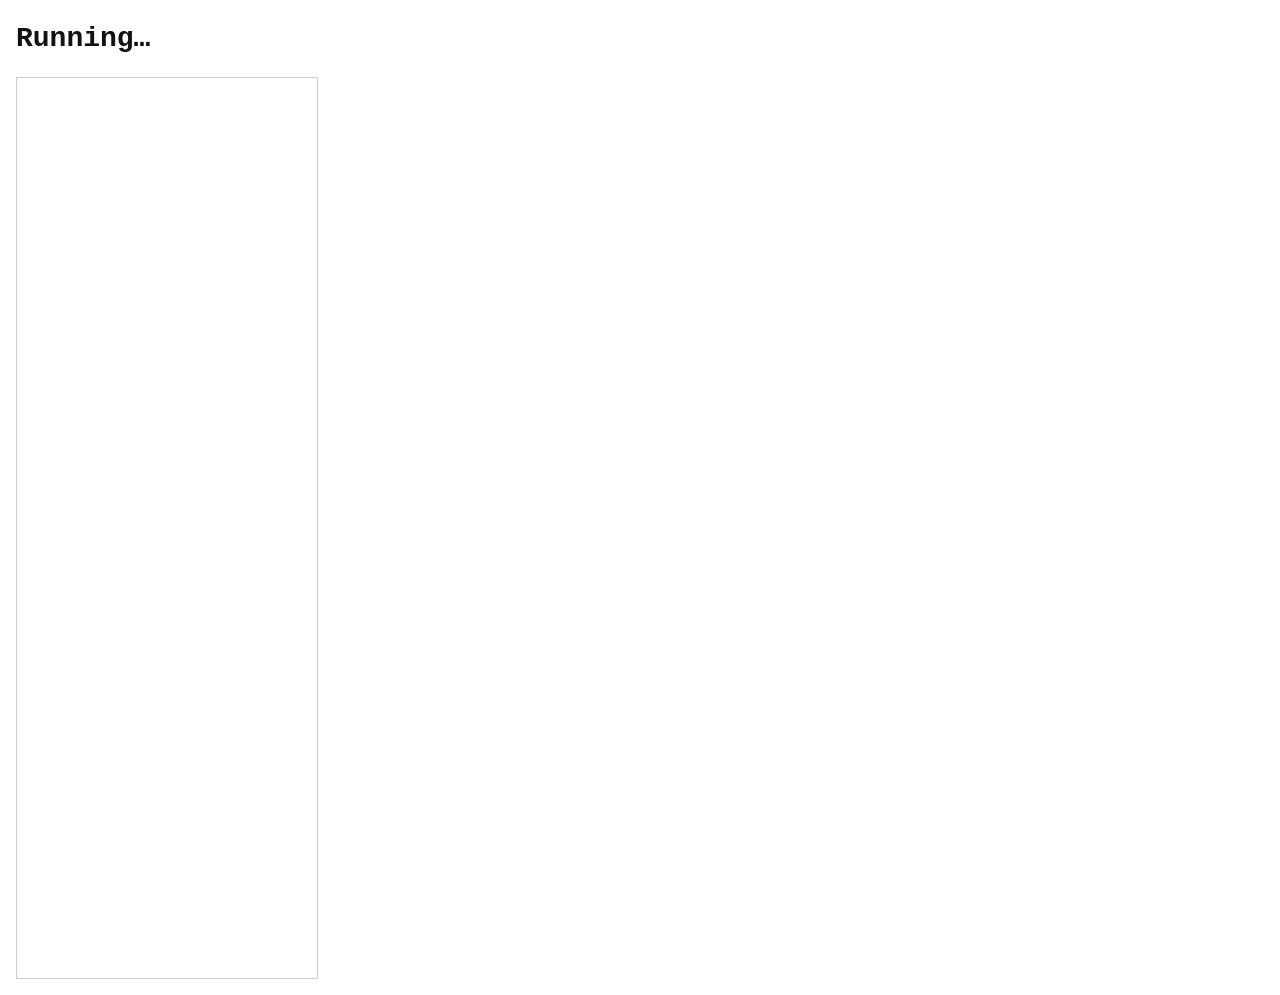
==== index.html @ 2744d0d7 "Add files via upload" ====
<!doctype html>
<html lang="en">
<head>
  <meta charset="utf-8">
  <meta name="viewport" content="width=device-width, initial-scale=1">
  <title>Running tests…</title>
  <style>
    body { font: 14px/1.4 ui-monospace, Menlo, monospace; margin: 16px; background: #fff; color: #111; }
    .pass { color: #1a7334; } .fail { color: #b42318; font-weight: 700; }
    ul { padding-left: 0; list-style: none; }
    iframe { border: 1px solid #ccc; height: 900px; display: block; margin-top: 16px; }
  </style>
  <script type="module" src="browser.js"></script>
</head>
<body>
  <h1 id="summary">Running…</h1>
  <ul id="out"></ul>
  <iframe id="frame" title="site under test"></iframe>
</body>
</html>
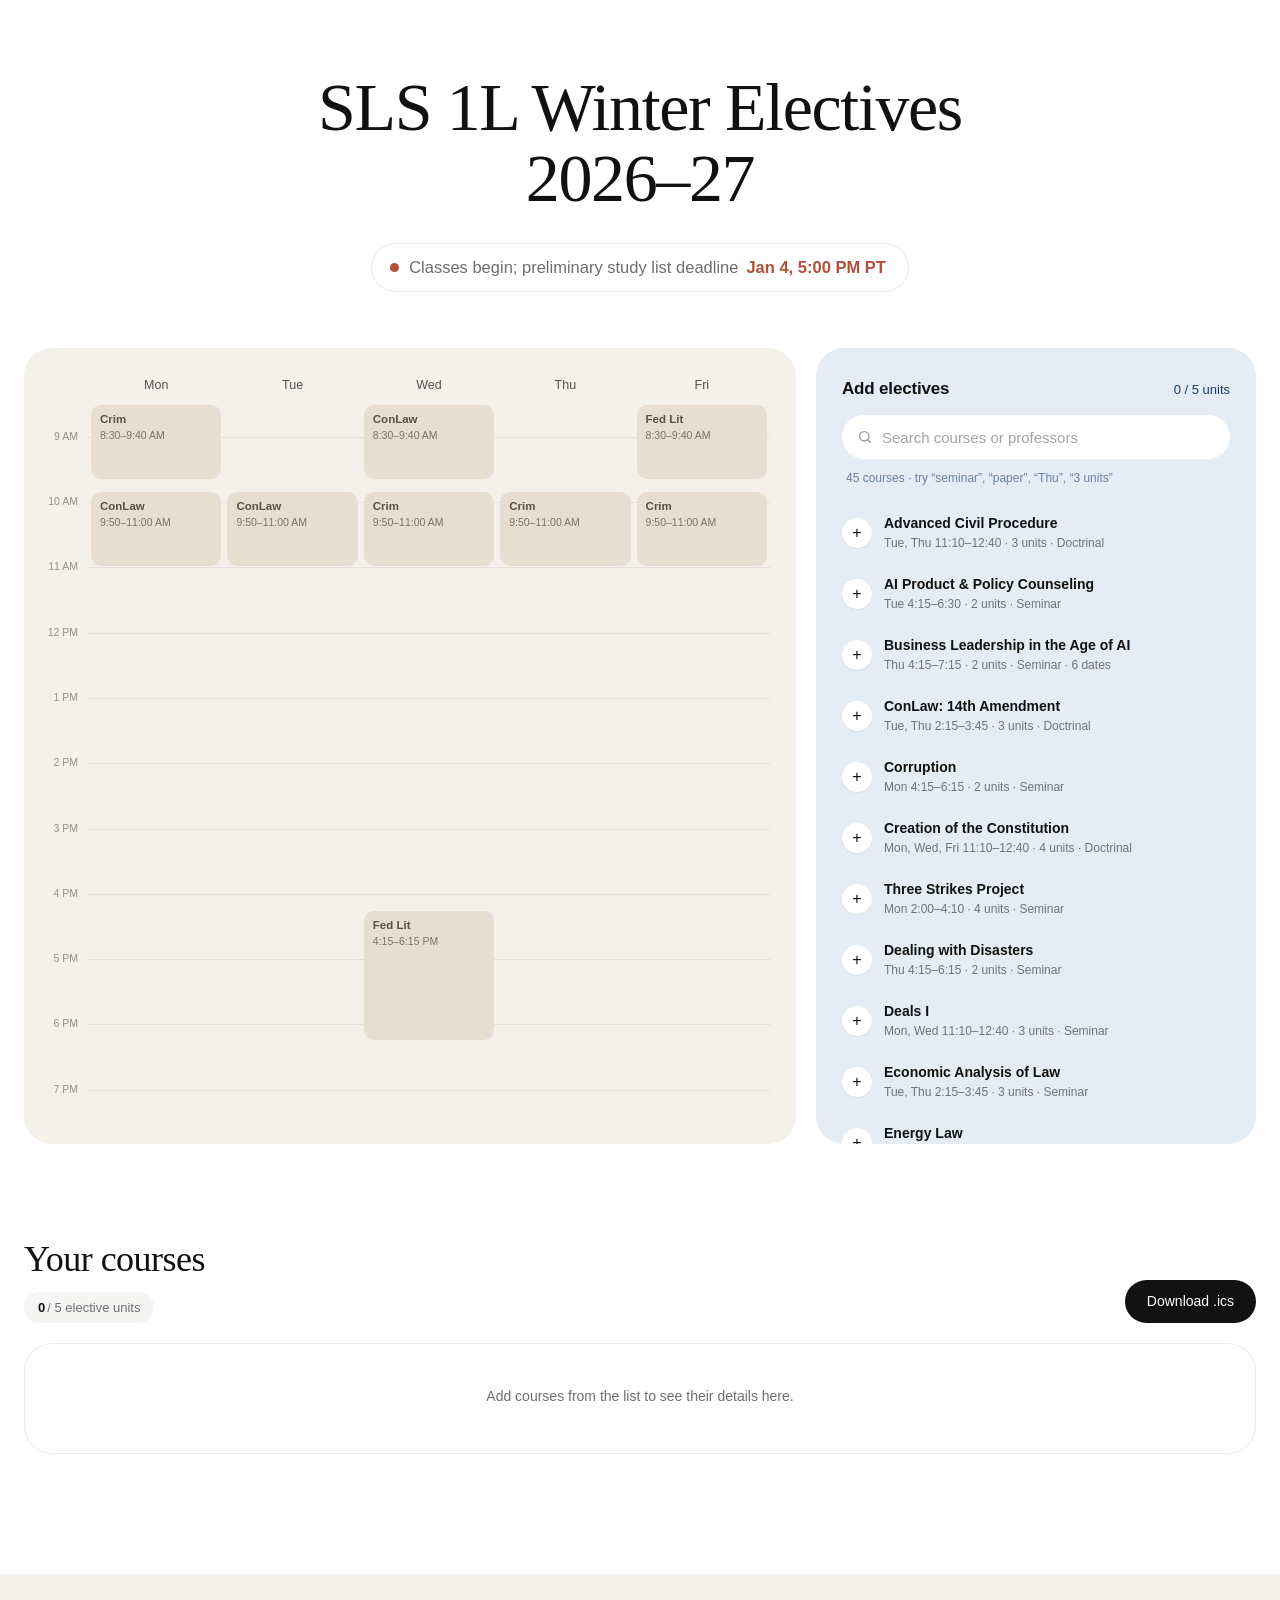
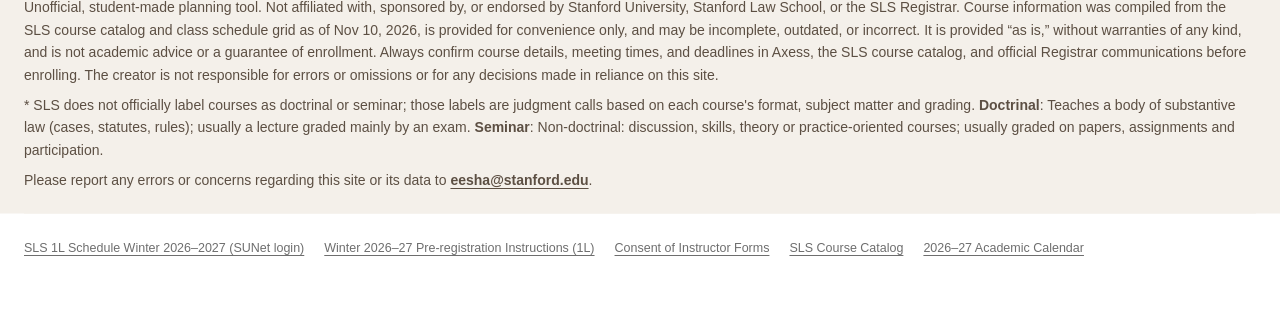
==== commit 5f5f3e5e: "Restore css/, js/, tests/ folder structure; update README paths Co-Authored-By: Claude Opus 5.5 <nor" ====
--- a/index.html
+++ b/index.html
@@ -2,19 +2,35 @@
 <html lang="en">
 <head>
   <meta charset="utf-8">
-  <meta name="viewport" content="width=device-width, initial-scale=1">
-  <title>Running tests…</title>
-  <style>
-    body { font: 14px/1.4 ui-monospace, Menlo, monospace; margin: 16px; background: #fff; color: #111; }
-    .pass { color: #1a7334; } .fail { color: #b42318; font-weight: 700; }
-    ul { padding-left: 0; list-style: none; }
-    iframe { border: 1px solid #ccc; height: 900px; display: block; margin-top: 16px; }
-  </style>
-  <script type="module" src="browser.js"></script>
+  <meta name="viewport" content="width=device-width, initial-scale=1, viewport-fit=cover">
+  <title>SLS 1L Winter Electives 2026–27</title>
+  <meta name="description" content="Unofficial student-made planner for SLS 1L Winter 2027 electives.">
+  <meta name="robots" content="noindex">
+  <meta name="color-scheme" content="light">
+  <meta name="theme-color" content="#FFFFFF">
+  <link rel="icon" href="data:image/svg+xml,%3Csvg xmlns='http://www.w3.org/2000/svg' viewBox='0 0 32 32'%3E%3Crect width='32' height='32' rx='8' fill='%23DDE8F6'/%3E%3Crect x='7' y='7' width='8' height='8' rx='2' fill='%23294A73'/%3E%3Crect x='17' y='7' width='8' height='8' rx='2' fill='%23E2D7C9'/%3E%3Crect x='7' y='17' width='8' height='8' rx='2' fill='%23E2D7C9'/%3E%3Crect x='17' y='17' width='8' height='8' rx='2' fill='%23A4493A'/%3E%3C/svg%3E">
+  <link rel="stylesheet" href="css/styles.css">
+  <script type="module" src="js/main.js"></script>
 </head>
 <body>
-  <h1 id="summary">Running…</h1>
-  <ul id="out"></ul>
-  <iframe id="frame" title="site under test"></iframe>
+  <div class="wrap">
+    <header class="hero">
+      <h1 id="title">SLS 1L Winter Electives 2026–27</h1>
+      <p id="spotlight" class="spot" hidden></p>
+    </header>
+
+    <p id="loading" class="loading">Loading courses…</p>
+    <noscript><p class="fatal">This page needs JavaScript to show the course list.</p></noscript>
+    <div id="data-problems" class="data-problems" role="alert" hidden></div>
+
+    <main id="main" class="main" hidden>
+      <section class="card cal-panel" aria-label="Weekly calendar"><div id="calendar" class="cal"></div></section>
+      <section class="card finder-panel" aria-label="Add courses"><div id="finder" class="finder"></div></section>
+    </main>
+
+    <section id="picked" class="picked" aria-labelledby="picked-h" hidden></section>
+
+    <footer id="footer" class="foot"></footer>
+  </div>
 </body>
 </html>
--- a/css/styles.css
+++ b/css/styles.css
@@ -0,0 +1,295 @@
+/* ============================================================
+   White page, centered serif headline, soft rounded cards:
+   taupe card (calendar), pastel-blue card (course list),
+   black pills for primary actions, terracotta for warnings.
+   ============================================================ */
+:root {
+  --bg: #FFFFFF;
+  --ink: #111111;
+  --muted: #6E6E6E;
+  --faint: #A3A3A3;
+  --line: #ECECEC;
+  --soft: #F5F5F3;
+
+  --taupe-card: #F4F0EA;
+  --taupe-block: #E7DED2;
+  --taupe-ink: #5C4F43;
+  --grid-line: rgba(92, 79, 67, .10);
+
+  --blue-card: #E4ECF6;
+  --blue-block: #C9DBF1;
+  --blue-ink: #1E3C64;
+
+  --accent: #B2503C;
+  --accent-soft: #FBEDE8;
+
+  --serif: ui-serif, "New York", "Iowan Old Style", "Times New Roman", Georgia, serif;
+  --sans: -apple-system, BlinkMacSystemFont, "SF Pro Text", "Inter", "Segoe UI", Roboto, "Helvetica Neue", Arial, sans-serif;
+  color-scheme: light;
+}
+
+*, *::before, *::after { box-sizing: border-box; }
+html { -webkit-text-size-adjust: 100%; }
+body { margin: 0; background: var(--bg); color: var(--ink); font: 15px/1.5 var(--sans); -webkit-font-smoothing: antialiased; }
+[hidden] { display: none !important; }
+a { color: var(--ink); text-underline-offset: 3px; text-decoration-thickness: 1px; }
+button { font: inherit; color: inherit; }
+:focus-visible { outline: 2px solid var(--blue-ink); outline-offset: 2px; border-radius: 8px; }
+.sr-only { position: absolute; width: 1px; height: 1px; margin: -1px; padding: 0; overflow: hidden; clip: rect(0 0 0 0); white-space: nowrap; border: 0; }
+.muted { color: var(--muted); }
+.wrap { max-width: 1440px; margin: 0 auto; padding: 0 20px; }
+
+/* ---------- top bar + hero ---------- */
+.hero { text-align: center; padding: 56px 0 44px; }
+h1 {
+  margin: 0 auto; font-family: var(--serif); font-weight: 400;
+  font-size: 40px; line-height: 1.05; letter-spacing: -.02em; text-wrap: balance;
+}
+.t-main, .t-year { display: block; }
+.spot {
+  margin: 28px auto 0; display: inline-flex; align-items: center; gap: 10px; max-width: 100%;
+  padding: 10px 20px 10px 16px; border: 1px solid var(--line); border-radius: 999px; font-size: 15.5px; text-align: left;
+}
+.spot-dot { width: 9px; height: 9px; border-radius: 50%; background: var(--accent); flex: none; }
+.spot-text { display: flex; flex-wrap: wrap; gap: 0 8px; }
+.spot-label { color: var(--muted); }
+.spot-date { font-weight: 600; color: var(--accent); white-space: nowrap; }
+
+.loading, .fatal { padding: 24px 0; margin: 0; color: var(--muted); text-align: center; }
+.fatal { color: var(--accent); font-weight: 600; }
+.data-problems { margin: 0 0 20px; padding: 12px 16px; background: var(--accent-soft); color: var(--accent); border-radius: 16px; font-size: 14px; }
+.data-problems ul { margin: 4px 0 0; padding-left: 18px; }
+
+/* ---------- cards ---------- */
+.main { display: grid; gap: 16px; }
+.card { border-radius: 28px; }
+
+/* ---------- calendar (taupe card) ---------- */
+.cal-panel { background: var(--taupe-card); padding: 22px 18px 18px 6px; }
+.cal { position: relative; display: flex; flex-direction: column; height: calc(var(--span, 660) * 0.64px + 30px); }
+.cal-head { display: grid; grid-template-columns: 34px repeat(5, minmax(0, 1fr)); padding-bottom: 10px; }
+.cal-head span { text-align: center; font-size: 12.5px; font-weight: 500; color: var(--taupe-ink); }
+.cal-body { flex: 1; min-height: 0; display: grid; grid-template-columns: 34px minmax(0, 1fr); }
+.cal-hours { position: relative; }
+.cal-hour { position: absolute; right: 6px; transform: translateY(-50%); font-size: 10px; color: rgba(92, 79, 67, .6); white-space: nowrap; }
+.cal-grid { position: relative; display: grid; grid-template-columns: repeat(5, minmax(0, 1fr)); }
+.cal-lines { position: absolute; inset: 0; pointer-events: none; }
+.cal-line { position: absolute; left: 0; right: 0; border-top: 1px solid var(--grid-line); }
+.cal-day { position: relative; }
+
+.blk {
+  position: absolute; display: flex; flex-direction: column; gap: 2px; overflow: hidden;
+  margin: 0; padding: 7px 9px; border: 0; border-radius: 10px;
+  text-align: left; cursor: pointer; font-size: 11.5px; line-height: 1.25;
+  overflow-wrap: normal; hyphens: manual; -webkit-hyphens: manual; transition: transform .12s, box-shadow .12s;
+}
+.blk-t { font-weight: 600; }
+.blk-s, .blk-d { font-size: 10.5px; opacity: .75; }
+.blk-s { display: none; }
+.blk-d { font-weight: 600; opacity: .9; }
+.blk.req { background: var(--taupe-block); color: var(--taupe-ink); }
+.blk.pick { background: var(--blue-block); color: var(--blue-ink); }
+.blk.partial { background-image: repeating-linear-gradient(135deg, transparent 0 6px, rgba(30, 60, 100, .10) 6px 8px); }
+.blk.conflict { box-shadow: inset 0 0 0 1.5px var(--accent); padding-right: 16px; }
+.blk.conflict::after { content: ""; position: absolute; top: 7px; right: 7px; width: 7px; height: 7px; border-radius: 50%; background: var(--accent); }
+.blk.narrow { padding: 8px 2px; align-items: center; }
+.blk.narrow .blk-t { writing-mode: vertical-rl; white-space: nowrap; overflow: hidden; text-overflow: ellipsis; max-height: 100%; }
+.blk.narrow .blk-d { display: none; }
+.blk.narrow.conflict { padding-right: 2px; padding-top: 18px; }
+.blk.narrow .blk-s { display: none !important; }
+.blk.ghost {
+  pointer-events: none; z-index: 2; color: var(--blue-ink);
+  background-color: rgba(255, 255, 255, .7); box-shadow: inset 0 0 0 1.5px var(--blue-ink);
+  background-image: repeating-linear-gradient(135deg, transparent 0 6px, rgba(30, 60, 100, .08) 6px 8px);
+}
+.blk.ghost.conflict { box-shadow: inset 0 0 0 1.5px var(--accent); background-color: rgba(251, 237, 232, .9); color: var(--accent); }
+.blk:not(.ghost):hover { box-shadow: 0 4px 14px rgba(0, 0, 0, .08); }
+.blk.conflict:hover { box-shadow: inset 0 0 0 1.5px var(--accent), 0 4px 14px rgba(0, 0, 0, .08); }
+
+.cal-pop {
+  position: absolute; right: 8px; bottom: 8px; z-index: 5; width: min(320px, calc(100% - 44px));
+  background: #fff; border-radius: 18px; padding: 16px 18px; box-shadow: 0 16px 40px rgba(0, 0, 0, .12); font-size: 13.5px;
+}
+.cal-pop p { margin: 6px 0 0; }
+.pop-head { display: flex; justify-content: space-between; align-items: start; gap: 12px; }
+.pop-when { color: var(--muted); }
+.x { background: none; border: 0; cursor: pointer; font-size: 20px; line-height: 1; padding: 0 4px; color: var(--faint); border-radius: 8px; }
+.x:hover { color: var(--ink); }
+.warn-text { color: var(--accent); }
+.btn-quiet { margin-top: 12px; background: #fff; border: 1px solid var(--line); border-radius: 999px; padding: 6px 14px; cursor: pointer; font-size: 13px; }
+
+/* ---------- course list (blue card) ---------- */
+.finder-panel { background: var(--blue-card); overflow: hidden; display: flex; flex-direction: column; }
+.finder { display: flex; flex-direction: column; min-height: 0; flex: 1; }
+.finder-head { padding: 24px 22px 10px; }
+.finder-title { display: flex; align-items: baseline; justify-content: space-between; margin-bottom: 14px; }
+.finder-title h2 { margin: 0; font-size: 17px; font-weight: 600; letter-spacing: -.01em; }
+.units { font-size: 13px; color: var(--blue-ink); }
+.units.over { color: var(--accent); font-weight: 600; }
+.search input {
+  width: 100%; height: 44px; padding: 0 16px 0 40px; border: 0; border-radius: 999px;
+  background: #fff url("data:image/svg+xml,%3Csvg xmlns='http://www.w3.org/2000/svg' width='16' height='16' viewBox='0 0 24 24' fill='none' stroke='%23999999' stroke-width='2' stroke-linecap='round'%3E%3Ccircle cx='11' cy='11' r='7'/%3E%3Cpath d='m20 20-3.5-3.5'/%3E%3C/svg%3E") no-repeat 15px center;
+  font: 15px var(--sans); color: var(--ink); -webkit-appearance: none; appearance: none;
+}
+.search input::placeholder { color: var(--faint); }
+.search input:focus { outline: none; box-shadow: 0 0 0 3px rgba(30, 60, 100, .18); }
+.finder-hint { margin: 10px 4px 0; font-size: 12px; color: rgba(30, 60, 100, .6); }
+.list { list-style: none; margin: 0; padding: 4px 10px 12px; overflow-y: auto; max-height: 400px; overscroll-behavior: contain; }
+.row { display: flex; align-items: center; gap: 12px; padding: 10px 12px; border-radius: 16px; }
+.row + .row { margin-top: 2px; }
+.row:hover, .row:focus-within { background: rgba(255, 255, 255, .55); }
+.row.on { background: #fff; }
+.add {
+  flex: none; width: 30px; height: 30px; padding: 0; display: grid; place-items: center; cursor: pointer;
+  border: 0; border-radius: 50%; background: #fff; color: var(--ink); font-size: 16px; line-height: 1;
+  box-shadow: 0 1px 2px rgba(0, 0, 0, .06); transition: background .15s, color .15s;
+}
+.row.on .add, .add[aria-pressed="true"] { background: var(--ink); color: #fff; font-size: 13px; box-shadow: none; }
+.row-text { display: flex; flex-direction: column; min-width: 0; flex: 1; }
+.row-name { font-weight: 600; font-size: 14px; white-space: nowrap; overflow: hidden; text-overflow: ellipsis; }
+.row-meta { font-size: 12px; color: rgba(17, 17, 17, .55); }
+.clash { flex: none; display: inline-flex; align-items: center; gap: 5px; font-size: 11.5px; font-weight: 600; color: var(--accent); }
+.clash::before { content: ""; width: 6px; height: 6px; border-radius: 50%; background: var(--accent); }
+.list-empty { padding: 16px 22px; margin: 0; color: var(--muted); }
+
+/* ---------- your courses ---------- */
+.picked { margin-top: 72px; }
+.sel-head { display: flex; flex-wrap: wrap; align-items: flex-end; justify-content: space-between; gap: 16px; margin-bottom: 20px; }
+.sel-title h2 { margin: 0 0 12px; font-family: var(--serif); font-weight: 400; font-size: 30px; letter-spacing: -.015em; line-height: 1.1; }
+.status { display: flex; flex-wrap: wrap; gap: 8px; }
+.stat { display: inline-flex; align-items: baseline; gap: 2px; padding: 6px 14px; border-radius: 999px; background: var(--soft); font-size: 13px; color: var(--muted); }
+.stat b { color: var(--ink); font-weight: 600; }
+.stat.over, .stat.over b { background: var(--accent-soft); color: var(--accent); }
+.sel-actions { display: flex; flex-direction: column; align-items: flex-end; gap: 8px; }
+.btn { background: var(--ink); color: #fff; border: 0; border-radius: 999px; cursor: pointer; padding: 11px 22px; font-size: 14px; font-weight: 500; }
+.btn:hover { background: #333; }
+.hint { margin: 0; max-width: 340px; text-align: right; font-size: 12px; color: var(--muted); }
+
+.alert { list-style: none; margin: 0 0 16px; padding: 14px 18px; background: var(--accent-soft); border-radius: 18px; color: var(--accent); font-size: 14px; }
+.alert li + li { margin-top: 6px; }
+.alert strong { font-weight: 600; }
+
+.sel-card { border: 1px solid var(--line); padding: 4px 22px; }
+.sel-empty { margin: 0; padding: 36px 0; text-align: center; color: var(--muted); font-size: 14px; }
+.sel { width: 100%; border-collapse: collapse; }
+.sel thead { display: none; }
+.sel tbody tr { display: block; position: relative; padding: 18px 32px 18px 0; }
+.sel tbody tr + tr { border-top: 1px solid var(--line); }
+.sel td { display: block; padding: 0; font-size: 14px; }
+.sel td.c-x { position: absolute; top: 14px; right: -6px; }
+.sel td.c-prof { color: var(--muted); margin-top: 2px; }
+.sel td.c-units, .sel td.c-type, .sel td.c-grading, .sel td.c-assess { display: inline; }
+.sel td.c-type::before, .sel td.c-grading::before, .sel td.c-assess::before { content: " · "; color: var(--faint); }
+.sel td.c-enroll { margin-top: 4px; }
+.c-units .num { font-weight: 600; }
+.star { text-decoration: none; color: var(--accent); margin-left: 1px; }
+.star-m { color: var(--accent); }
+.course-link { font-weight: 600; color: var(--ink); text-decoration: none; }
+.course-link::after { content: "\00a0↗"; font-size: .8em; color: var(--faint); }
+.course-link:hover { text-decoration: underline; }
+.c-line { display: block; margin-top: 2px; font-size: 13px; color: var(--muted); }
+.c-line .disc.flag { margin-left: 10px; }
+
+.disc { display: inline; }
+.disc-btn { display: inline; background: none; border: 0; padding: 0; margin: 0; cursor: pointer; text-align: left; font: inherit; color: inherit; }
+.disc-btn .val { text-decoration: underline dotted var(--faint); text-underline-offset: 4px; }
+.disc-body { display: block; margin: 8px 0 2px; padding: 10px 14px; background: var(--soft); border-radius: 12px; font-size: 13px; color: #444; max-width: 46ch; }
+.disc-body p { margin: 0; }
+.chev::after { content: "▾"; margin-left: 4px; font-size: .85em; color: var(--muted); display: inline-block; transition: transform .15s; }
+.disc.open .chev::after { transform: rotate(180deg); }
+.disc.flag .disc-btn { font-size: 12.5px; color: var(--accent); }
+.flag-list { margin: 0; padding-left: 16px; }
+.method { font-weight: 600; }
+.enroll-date { color: var(--muted); }
+.enroll-date::before { content: " · "; }
+.how { color: var(--ink); }
+.apply { display: inline-block; margin-top: 6px; font-weight: 600; }
+
+
+/* ---------- footer ---------- */
+.foot { margin-top: 88px; padding: 0 0 56px; font-size: 12.5px; color: var(--muted); line-height: 1.6; }
+.foot p { margin: 0 0 10px; }
+.foot-banner p { margin: 0; }
+.foot-banner p + p { margin-top: 8px; }
+.type-defs strong { font-weight: 600; }
+.foot-banner .contact a { color: var(--taupe-ink); font-weight: 600; }
+/* full-bleed band: the shadow paints edge to edge, clip-path trims it vertically, no horizontal scroll */
+.foot-banner { margin: 0 0 24px; padding: 22px 0; background: var(--taupe-card); color: var(--taupe-ink); font-size: 14px; line-height: 1.6;
+  box-shadow: 0 0 0 100vmax var(--taupe-card); clip-path: inset(0 -100vmax); }
+.foot-links { list-style: none; margin: 0; padding: 0; display: flex; flex-wrap: wrap; gap: 4px 20px; }
+.foot a { color: var(--muted); }
+.foot a:hover { color: var(--ink); }
+
+/* ---------- phone ---------- */
+@media (max-width: 759px) {
+  .hero { padding: 40px 0 32px; }
+  h1 { font-size: 31px; }
+  .spot { font-size: 15px; }
+  .foot-banner { font-size: 13.5px; padding: 18px 0; }
+  .spot { border-radius: 18px; align-items: flex-start; }
+  .spot-dot { margin-top: 7px; }
+  .card { border-radius: 22px; }
+  .cal-panel { padding: 16px 10px 12px 2px; }
+  .cal { height: calc(var(--span, 660) * 0.6px + 28px); }
+  .cal-head { grid-template-columns: 30px repeat(5, minmax(0, 1fr)); }
+  .cal-body { grid-template-columns: 30px minmax(0, 1fr); }
+  .cal-hour { font-size: 9px; right: 4px; }
+  .blk { padding: 5px 4px; font-size: 10px; letter-spacing: -.01em; border-radius: 7px; hyphens: manual; -webkit-hyphens: manual; }
+  .blk.narrow { padding: 5px 1px; }
+  .blk.narrow.conflict { padding-top: 14px; }
+  .blk.conflict { padding-right: 4px; }
+  .blk.conflict::after { top: 5px; right: 5px; width: 6px; height: 6px; }
+  .finder-head { padding: 20px 16px 8px; }
+  .list { padding: 4px 6px 10px; }
+  .picked { margin-top: 56px; }
+  .sel-title h2 { font-size: 26px; }
+  .sel-actions { align-items: flex-start; }
+  .hint { text-align: left; }
+  .sel-card { padding: 2px 18px; }
+  .foot { margin-top: 64px; }
+}
+
+@media (min-width: 760px) {
+  .blk-s { display: block; }
+  h1 { font-size: 52px; }
+}
+
+/* ---------- desktop: calendar + list side by side ---------- */
+@media (min-width: 1024px) {
+  .wrap { padding: 0 24px; }
+  .hero { padding: 72px 0 56px; }
+  h1 { font-size: 68px; }
+  .spot { font-size: 16.5px; padding: 11px 22px 11px 18px; }
+  .main { grid-template-columns: minmax(0, 1fr) 440px; gap: 20px; align-items: stretch; }
+  .cal-panel { padding: 28px 26px 22px 10px; }
+  .cal { height: calc(var(--span, 660) * 1.08px + 34px); }
+  .cal-head { grid-template-columns: 54px repeat(5, minmax(0, 1fr)); }
+  .cal-body { grid-template-columns: 54px minmax(0, 1fr); }
+  .cal-hour { font-size: 10.5px; right: 10px; }
+  /* the list takes the calendar's height instead of growing the row */
+  .finder-panel { contain: size; min-height: 0; }
+  .list { max-height: none; flex: 1; min-height: 0; }
+  .finder-head { padding: 28px 26px 12px; }
+  .list { padding: 4px 14px 16px; }
+
+  .picked { margin-top: 96px; }
+  .sel-title h2 { font-size: 36px; }
+  .sel-card { padding: 6px 28px 10px; }
+  .sel thead { display: table-header-group; }
+  .sel tbody tr { display: table-row; padding: 0; }
+  .sel tbody tr + tr { border-top: 0; }
+  .sel td, .sel th,
+  .sel td.c-units, .sel td.c-type, .sel td.c-grading, .sel td.c-assess { display: table-cell; padding: 18px 18px 18px 0; vertical-align: top; text-align: left; }
+  .sel tbody td { border-top: 1px solid var(--line); }
+  .sel th { padding: 18px 18px 12px 0; font-size: 12px; font-weight: 500; color: var(--muted); white-space: nowrap; }
+  .sel td.c-type::before, .sel td.c-grading::before, .sel td.c-assess::before { content: none; }
+  .unit-word, .star-m { display: none; }
+  .sel td.c-prof { color: var(--ink); margin-top: 0; }
+  .sel td.c-x { position: static; width: 28px; padding-right: 0; text-align: right; }
+  .sel .c-units { text-align: center; width: 56px; }
+  .sel td.c-course { width: 30%; }
+  .sel td.c-enroll { margin-top: 0; }
+  .enroll-date { display: block; }
+  .enroll-date::before { content: none; }
+  .foot { margin-top: 120px; }
+}
